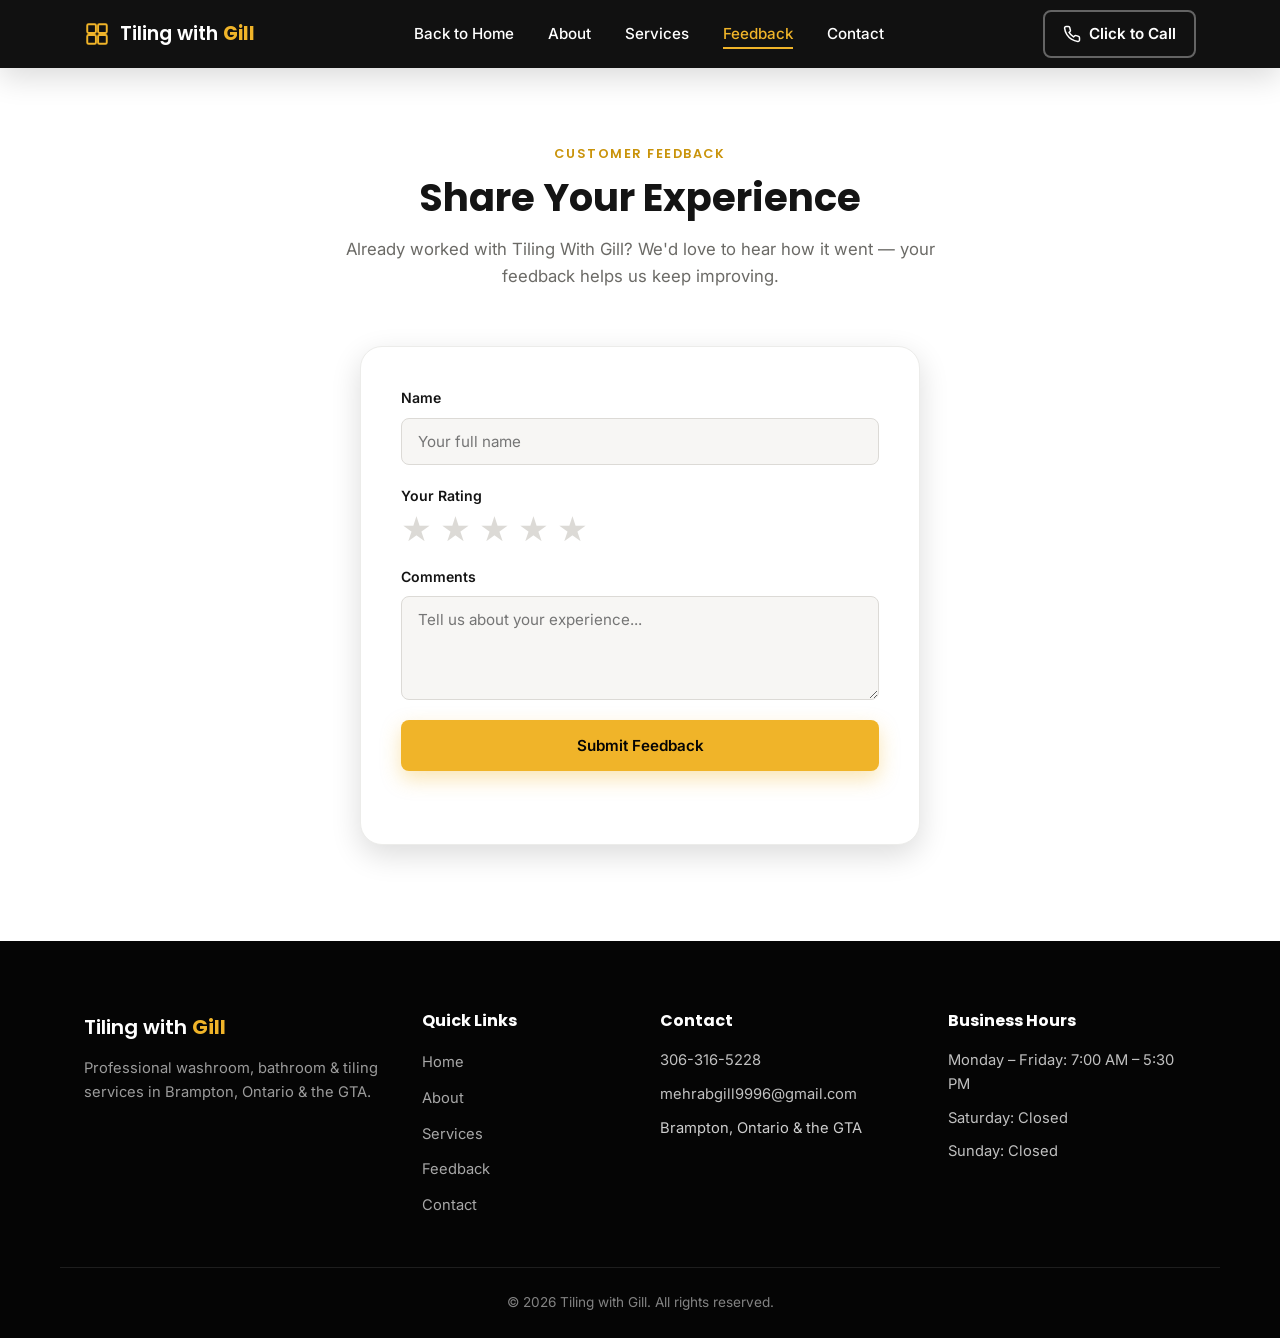
==== feedback.html @ 06d5fbbf "added feedback tab and thankyou message" ====
<!DOCTYPE html>
<html lang="en">
<head>
  <meta charset="UTF-8" />
  <meta name="viewport" content="width=device-width, initial-scale=1.0" />

  <!-- ===== Primary SEO ===== -->
  <title>Leave Feedback | Tiling With Gill</title>
  <meta name="description" content="Share your experience with Tiling With Gill. Leave a star rating and comments about your washroom, bathroom, or tiling project in Brampton, Ontario." />
  <meta name="keywords" content="Tiling With Gill reviews, tiling feedback Brampton, customer reviews tiling contractor, Mehrab Singh Gill feedback" />
  <meta name="robots" content="index, follow" />
  <meta name="author" content="Mehrab Singh Gill" />
  <!-- TODO: replace with the real production domain once live -->
  <link rel="canonical" href="https://www.tilingwithgill.com/feedback.html" />

  <!-- ===== Favicon ===== -->
  <link rel="icon" type="image/svg+xml" href="favicon.svg" />
  <!-- TODO: generate favicon.ico, favicon-16x16.png, favicon-32x32.png and apple-touch-icon.png from favicon.svg
       (e.g. via https://realfavicongenerator.net) and uncomment the lines below once added -->
  <!-- <link rel="icon" type="image/png" sizes="32x32" href="favicon-32x32.png" /> -->
  <!-- <link rel="icon" type="image/png" sizes="16x16" href="favicon-16x16.png" /> -->
  <!-- <link rel="apple-touch-icon" sizes="180x180" href="apple-touch-icon.png" /> -->
  <!-- <link rel="shortcut icon" href="favicon.ico" /> -->

  <!-- ===== Open Graph / Facebook & LinkedIn ===== -->
  <meta property="og:type" content="website" />
  <meta property="og:site_name" content="Tiling With Gill" />
  <meta property="og:title" content="Leave Feedback | Tiling With Gill" />
  <meta property="og:description" content="Share your experience with Tiling With Gill. Leave a star rating and comments about your washroom, bathroom, or tiling project in Brampton, Ontario." />
  <!-- TODO: replace with the real production domain and a dedicated 1200x630 share image once available -->
  <meta property="og:url" content="https://www.tilingwithgill.com/feedback.html" />
  <meta property="og:image" content="https://www.tilingwithgill.com/images/mehrab-singh-gill.png" />
  <meta property="og:locale" content="en_CA" />

  <!-- ===== Twitter Card ===== -->
  <meta name="twitter:card" content="summary_large_image" />
  <meta name="twitter:title" content="Leave Feedback | Tiling With Gill" />
  <meta name="twitter:description" content="Share your experience with Tiling With Gill. Leave a star rating and comments about your washroom, bathroom, or tiling project in Brampton, Ontario." />
  <!-- TODO: replace with the real production domain and a dedicated share image once available -->
  <meta name="twitter:image" content="https://www.tilingwithgill.com/images/mehrab-singh-gill.png" />

  <!-- ===== Structured Data (LocalBusiness) ===== -->
  <script type="application/ld+json">
  {
    "@context": "https://schema.org",
    "@type": "HomeAndConstructionBusiness",
    "name": "Tiling With Gill",
    "image": "https://www.tilingwithgill.com/images/mehrab-singh-gill.png",
    "telephone": "+1-306-316-5228",
    "email": "mehrabgill9996@gmail.com",
    "address": {
      "@type": "PostalAddress",
      "addressLocality": "Brampton",
      "addressRegion": "ON",
      "addressCountry": "CA"
    },
    "geo": {
      "@type": "GeoCoordinates",
      "latitude": 43.7315,
      "longitude": -79.7624
    },
    "areaServed": "Brampton, Ontario and Greater Toronto Area",
    "priceRange": "$$",
    "openingHoursSpecification": [
      {
        "@type": "OpeningHoursSpecification",
        "dayOfWeek": ["Monday", "Tuesday", "Wednesday", "Thursday", "Friday"],
        "opens": "07:00",
        "closes": "17:30"
      }
    ],
    "url": "https://www.tilingwithgill.com/feedback.html",
    "sameAs": []
  }
  </script>
  <!-- TODO: replace the domain/image placeholders above once the real production domain is live,
       and populate "sameAs" with links to social profiles (Facebook, Instagram, etc.) -->

  <!-- Google Fonts -->
  <link rel="preconnect" href="https://fonts.googleapis.com" />
  <link rel="preconnect" href="https://fonts.gstatic.com" crossorigin />
  <link href="https://fonts.googleapis.com/css2?family=Poppins:wght@500;600;700;800&family=Inter:wght@400;500;600;700&display=swap" rel="stylesheet" />

  <link rel="stylesheet" href="style.css"/>
</head>
<body class="feedback-page">

  <!-- ===== Header / Navbar ===== -->
  <header class="site-header scrolled" id="site-header">
    <nav class="navbar container">
      <a href="index.html" class="brand">
        <span class="brand-icon">
          <svg viewBox="0 0 24 24" width="26" height="26" fill="none" stroke="currentColor" stroke-width="1.8">
            <rect x="3" y="3" width="8" height="8" rx="1.2"></rect>
            <rect x="13" y="3" width="8" height="8" rx="1.2"></rect>
            <rect x="3" y="13" width="8" height="8" rx="1.2"></rect>
            <rect x="13" y="13" width="8" height="8" rx="1.2"></rect>
          </svg>
        </span>
        <span class="brand-text">Tiling with <strong>Gill</strong></span>
      </a>

      <button class="nav-toggle" id="nav-toggle" aria-label="Toggle navigation menu" aria-expanded="false">
        <span></span>
        <span></span>
        <span></span>
      </button>

      <ul class="nav-links" id="nav-links">
        <li><a href="index.html" class="nav-link">Back to Home</a></li>
        <li><a href="index.html#about" class="nav-link">About</a></li>
        <li><a href="index.html#services" class="nav-link">Services</a></li>
        <li><a href="feedback.html" class="nav-link active" aria-current="page">Feedback</a></li>
        <li><a href="index.html#contact" class="nav-link">Contact</a></li>
      </ul>

      <a href="tel:3063165228" class="nav-phone" aria-label="Click to call 306-316-5228">
        <svg viewBox="0 0 24 24" width="18" height="18" fill="none" stroke="currentColor" stroke-width="2" aria-hidden="true">
          <path d="M22 16.92v3a2 2 0 0 1-2.18 2 19.79 19.79 0 0 1-8.63-3.07 19.5 19.5 0 0 1-6-6 19.79 19.79 0 0 1-3.07-8.67A2 2 0 0 1 4.11 2h3a2 2 0 0 1 2 1.72c.127.96.361 1.903.7 2.81a2 2 0 0 1-.45 2.11L8.09 9.91a16 16 0 0 0 6 6l1.27-1.27a2 2 0 0 1 2.11-.45c.907.339 1.85.573 2.81.7A2 2 0 0 1 22 16.92z"></path>
        </svg>
        <span>Click to Call</span>
      </a>
    </nav>
  </header>

  <!-- ===== Feedback Section ===== -->
  <!--
    NOTE: This feedback form is front-end only. On submit it just shows an
    inline "Thank you" confirmation message — it does NOT send, email, or
    store the submission anywhere. To actually collect and view feedback,
    connect this form to a backend or a service like Formspree, Google
    Forms, or Web3Forms (the same way the quote form on quote.html works).
  -->
  <section class="feedback" id="feedback">
    <div class="container">
      <div class="section-heading">
        <p class="section-eyebrow">Customer Feedback</p>
        <h1 class="section-title">Share Your Experience</h1>
        <p class="section-subtitle">
          Already worked with Tiling With Gill? We'd love to hear how it went — your feedback
          helps us keep improving.
        </p>
      </div>

      <div class="feedback-card">
        <form id="feedback-form" class="contact-form" novalidate>
          <div class="form-row">
            <label for="feedback-name">Name</label>
            <input type="text" id="feedback-name" name="feedback-name" placeholder="Your full name" required />
          </div>
          <div class="form-row">
            <label id="star-rating-label">Your Rating</label>
            <div class="star-rating" id="star-rating" role="radiogroup" aria-labelledby="star-rating-label">
              <button type="button" class="star" data-value="1" aria-label="1 star">★</button>
              <button type="button" class="star" data-value="2" aria-label="2 stars">★</button>
              <button type="button" class="star" data-value="3" aria-label="3 stars">★</button>
              <button type="button" class="star" data-value="4" aria-label="4 stars">★</button>
              <button type="button" class="star" data-value="5" aria-label="5 stars">★</button>
            </div>
            <input type="hidden" id="feedback-rating" name="rating" value="0" />
          </div>
          <div class="form-row">
            <label for="feedback-comments">Comments</label>
            <textarea id="feedback-comments" name="comments" rows="4" placeholder="Tell us about your experience..." required></textarea>
          </div>
          <button type="submit" class="btn btn-primary btn-block">Submit Feedback</button>
          <p class="form-note" id="feedback-note" role="status" aria-live="polite"></p>
        </form>
      </div>
    </div>
  </section>

  <!-- ===== Footer ===== -->
  <footer class="site-footer">
    <div class="container footer-grid">
      <div class="footer-brand">
        <span class="brand-text">Tiling with <strong>Gill</strong></span>
        <p>Professional washroom, bathroom &amp; tiling services in Brampton, Ontario &amp; the GTA.</p>
      </div>

      <div class="footer-links">
        <h4>Quick Links</h4>
        <ul>
          <li><a href="index.html">Home</a></li>
          <li><a href="index.html#about">About</a></li>
          <li><a href="index.html#services">Services</a></li>
          <li><a href="feedback.html">Feedback</a></li>
          <li><a href="index.html#contact">Contact</a></li>
        </ul>
      </div>

      <div class="footer-contact">
        <h4>Contact</h4>
        <p><a href="tel:3063165228">306-316-5228</a></p>
        <p><a href="mailto:mehrabgill9996@gmail.com">mehrabgill9996@gmail.com</a></p>
        <p>Brampton, Ontario &amp; the GTA</p>
      </div>

      <div class="footer-hours">
        <h4>Business Hours</h4>
        <p>Monday – Friday: 7:00 AM – 5:30 PM</p>
        <p>Saturday: Closed</p>
        <p>Sunday: Closed</p>
      </div>
    </div>

    <div class="footer-bottom container">
      <p>&copy; <span id="year"></span> Tiling with Gill. All rights reserved.</p>
    </div>
  </footer>

  <a href="#feedback" class="back-to-top" id="back-to-top" aria-label="Back to top">
    <svg viewBox="0 0 24 24" width="20" height="20" fill="none" stroke="currentColor" stroke-width="2.2">
      <path d="M12 19V5M5 12l7-7 7 7"></path>
    </svg>
  </a>

  <script src="script.js"></script>
</body>
</html>
---- style.css ----
/* =========================================================
   Tiling with Gill — Stylesheet
   ========================================================= */

/* ----- Reset & Base ----- */
* {
  margin: 0;
  padding: 0;
  box-sizing: border-box;
}

:root {
  /* Colors */
  --navy: #141414;
  --navy-dark: #050505;
  --navy-light: #4a3208;
  --terracotta: #f0b429;
  --terracotta-dark: #c9930a;
  --gray-50: #f7f6f4;
  --gray-100: #ececea;
  --gray-200: #dcdad6;
  --gray-400: #a3a29e;
  --gray-600: #6b6a66;
  --gray-800: #3a3936;
  --white: #ffffff;

  /* Typography */
  --font-heading: 'Poppins', 'Inter', sans-serif;
  --font-body: 'Inter', sans-serif;

  /* Layout */
  --container-width: 1160px;
  --radius-sm: 8px;
  --radius-md: 14px;
  --radius-lg: 22px;
  --shadow-sm: 0 2px 10px rgba(0, 0, 0, 0.08);
  --shadow-md: 0 10px 30px rgba(0, 0, 0, 0.14);
  --shadow-lg: 0 20px 45px rgba(0, 0, 0, 0.22);
  --transition: 0.25s ease;
}

html {
  scroll-behavior: smooth;
}

body {
  font-family: var(--font-body);
  color: var(--gray-800);
  background: var(--white);
  line-height: 1.6;
  -webkit-font-smoothing: antialiased;
}

h1, h2, h3, h4 {
  font-family: var(--font-heading);
  color: var(--navy);
  line-height: 1.25;
}

a {
  text-decoration: none;
  color: inherit;
}

ul {
  list-style: none;
}

img {
  max-width: 100%;
  display: block;
}

button {
  font-family: inherit;
  cursor: pointer;
}

.container {
  width: 100%;
  max-width: var(--container-width);
  margin: 0 auto;
  padding: 0 24px;
}

section {
  padding: 96px 0;
}

/* ----- Shared: Section Headings ----- */
.section-eyebrow {
  display: inline-block;
  font-family: var(--font-heading);
  font-size: 0.8rem;
  font-weight: 600;
  letter-spacing: 0.12em;
  text-transform: uppercase;
  color: var(--terracotta-dark);
  margin-bottom: 10px;
}

.section-title {
  font-size: clamp(1.7rem, 3.2vw, 2.4rem);
  font-weight: 700;
  margin-bottom: 14px;
}

.section-subtitle {
  color: var(--gray-600);
  font-size: 1.05rem;
  max-width: 620px;
  margin-left: auto;
  margin-right: auto;
}

.section-heading {
  text-align: center;
  max-width: 700px;
  margin: 0 auto 56px;
}

.section-heading-light .section-title,
.section-heading-light .section-subtitle {
  color: var(--white);
}

.section-heading-light .section-eyebrow {
  color: var(--terracotta);
}

/* ----- Buttons ----- */
.btn {
  display: inline-flex;
  align-items: center;
  justify-content: center;
  gap: 8px;
  padding: 14px 28px;
  border-radius: var(--radius-sm);
  font-weight: 600;
  font-size: 0.95rem;
  border: 2px solid transparent;
  transition: transform var(--transition), box-shadow var(--transition), background var(--transition), color var(--transition), border-color var(--transition);
  white-space: nowrap;
}

.btn-primary {
  background: var(--terracotta);
  color: var(--navy-dark);
  box-shadow: 0 8px 20px rgba(240, 180, 41, 0.35);
}

.btn-primary:hover {
  background: var(--terracotta-dark);
  transform: translateY(-2px);
  box-shadow: 0 12px 26px rgba(240, 180, 41, 0.45);
}

.btn-ghost {
  background: transparent;
  border-color: rgba(255, 255, 255, 0.55);
  color: var(--white);
}

.btn-ghost:hover {
  background: rgba(255, 255, 255, 0.12);
  border-color: var(--white);
  transform: translateY(-2px);
}

.btn-block {
  width: 100%;
}

/* ----- Header / Navbar ----- */
.site-header {
  position: fixed;
  top: 0;
  left: 0;
  right: 0;
  z-index: 1000;
  background: rgba(5, 5, 5, 0.0);
  transition: background var(--transition), box-shadow var(--transition), padding var(--transition);
  padding: 18px 0;
}

.site-header.scrolled {
  background: rgba(10, 10, 10, 0.97);
  box-shadow: var(--shadow-md);
  padding: 10px 0;
}

/* Pages without a dark hero behind the fixed header (e.g. the quote,
   thank-you, and feedback pages) need an always-on solid background for
   contrast against the light body. */
.quote-page .site-header,
.thankyou-page .site-header,
.feedback-page .site-header {
  background: rgba(10, 10, 10, 0.97);
  box-shadow: var(--shadow-md);
  padding: 10px 0;
}

/* Standalone feedback page needs the same fixed-header offset/min-height
   treatment as the quote page since it's no longer embedded mid-scroll. */
.feedback-page .feedback {
  padding-top: 140px;
  min-height: calc(100vh - 280px);
}

.navbar {
  display: flex;
  align-items: center;
  justify-content: space-between;
  gap: 20px;
}

.brand {
  display: flex;
  align-items: center;
  gap: 10px;
  color: var(--white);
  font-family: var(--font-heading);
  font-size: 1.2rem;
  font-weight: 600;
  flex-shrink: 0;
}

.brand-icon {
  display: flex;
  align-items: center;
  color: var(--terracotta);
}

.brand-text strong {
  font-weight: 700;
  color: var(--terracotta);
}

.nav-links {
  display: flex;
  align-items: center;
  gap: 34px;
  margin: 0 auto;
}

.nav-link {
  color: var(--white);
  font-size: 0.95rem;
  font-weight: 500;
  position: relative;
  padding: 6px 0;
  transition: color var(--transition);
}

.nav-link::after {
  content: '';
  position: absolute;
  left: 0;
  bottom: 0;
  width: 0;
  height: 2px;
  background: var(--terracotta);
  transition: width var(--transition);
}

.nav-link:hover,
.nav-link.active {
  color: var(--terracotta);
}

.nav-link:hover::after,
.nav-link.active::after {
  width: 100%;
}

.nav-phone {
  display: flex;
  align-items: center;
  gap: 8px;
  color: var(--white);
  font-weight: 600;
  font-size: 0.95rem;
  padding: 10px 18px;
  border: 2px solid rgba(255, 255, 255, 0.35);
  border-radius: var(--radius-sm);
  transition: all var(--transition);
  flex-shrink: 0;
}

.nav-phone:hover {
  background: var(--terracotta);
  border-color: var(--terracotta);
  color: var(--navy-dark);
  transform: translateY(-1px);
}

.nav-toggle {
  display: none;
  flex-direction: column;
  justify-content: center;
  gap: 5px;
  width: 40px;
  height: 40px;
  background: transparent;
  border: none;
  z-index: 1100;
}

.nav-toggle span {
  display: block;
  width: 100%;
  height: 2px;
  background: var(--white);
  border-radius: 2px;
  transition: transform var(--transition), opacity var(--transition);
}

.nav-toggle.active span:nth-child(1) {
  transform: translateY(7px) rotate(45deg);
}

.nav-toggle.active span:nth-child(2) {
  opacity: 0;
}

.nav-toggle.active span:nth-child(3) {
  transform: translateY(-7px) rotate(-45deg);
}

/* ----- Hero ----- */
.hero {
  position: relative;
  min-height: 100vh;
  display: flex;
  align-items: center;
  padding-top: 120px;
  padding-bottom: 80px;
  background:
    repeating-linear-gradient(45deg, rgba(255, 255, 255, 0.035) 0, rgba(255, 255, 255, 0.035) 2px, transparent 2px, transparent 42px),
    repeating-linear-gradient(-45deg, rgba(255, 255, 255, 0.035) 0, rgba(255, 255, 255, 0.035) 2px, transparent 2px, transparent 42px),
    linear-gradient(135deg, var(--navy-dark) 0%, var(--navy) 55%, var(--navy-light) 100%);
  overflow: hidden;
}

.hero-overlay {
  position: absolute;
  inset: 0;
  background: radial-gradient(circle at 80% 20%, rgba(240, 180, 41, 0.28), transparent 55%);
  pointer-events: none;
}

.hero-content {
  position: relative;
  z-index: 2;
  max-width: 760px;
}

.hero-eyebrow {
  color: var(--terracotta);
  font-family: var(--font-heading);
  font-weight: 600;
  letter-spacing: 0.12em;
  text-transform: uppercase;
  font-size: 0.85rem;
  margin-bottom: 18px;
}

.hero-title {
  color: var(--white);
  font-size: clamp(2.1rem, 5vw, 3.4rem);
  font-weight: 800;
  margin-bottom: 20px;
}

.hero-subtitle {
  color: rgba(255, 255, 255, 0.82);
  font-size: 1.15rem;
  max-width: 560px;
  margin-bottom: 34px;
}

.hero-actions {
  display: flex;
  flex-wrap: wrap;
  gap: 16px;
  margin-bottom: 60px;
}

.hero-stats {
  display: flex;
  gap: 40px;
  flex-wrap: wrap;
  border-top: 1px solid rgba(255, 255, 255, 0.18);
  padding-top: 30px;
}

.hero-stat {
  display: flex;
  flex-direction: column;
  gap: 4px;
}

.hero-stat-num {
  color: var(--white);
  font-family: var(--font-heading);
  font-weight: 700;
  font-size: 1.4rem;
}

.hero-stat-label {
  color: rgba(255, 255, 255, 0.7);
  font-size: 0.85rem;
}

/* ----- About ----- */
.about-grid {
  display: grid;
  grid-template-columns: 0.85fr 1.15fr;
  gap: 70px;
  align-items: center;
}

.about-visual {
  position: relative;
}

.about-image-placeholder {
  aspect-ratio: 4 / 5;
  border-radius: var(--radius-lg);
  background:
    repeating-linear-gradient(45deg, rgba(10, 10, 10, 0.06) 0, rgba(10, 10, 10, 0.06) 2px, transparent 2px, transparent 30px),
    repeating-linear-gradient(-45deg, rgba(10, 10, 10, 0.06) 0, rgba(10, 10, 10, 0.06) 2px, transparent 2px, transparent 30px),
    linear-gradient(160deg, var(--gray-100), var(--gray-50));
  border: 2px dashed var(--gray-200);
  display: flex;
  flex-direction: column;
  align-items: center;
  justify-content: center;
  gap: 16px;
  color: var(--navy-light);
  text-align: center;
  padding: 30px;
  font-family: var(--font-heading);
  font-weight: 600;
}

.about-image {
  aspect-ratio: 4 / 5;
  border-radius: var(--radius-lg);
  overflow: hidden;
  box-shadow: var(--shadow-lg);
  border: 1px solid var(--gray-100);
}

.about-image img {
  width: 100%;
  height: 100%;
  object-fit: cover;
  object-position: top center;
}

.about-badge {
  position: absolute;
  bottom: -22px;
  right: -18px;
  background: var(--terracotta);
  color: var(--navy-dark);
  padding: 16px 22px;
  border-radius: var(--radius-md);
  box-shadow: var(--shadow-lg);
  display: flex;
  flex-direction: column;
  line-height: 1.3;
}

.about-badge strong {
  font-family: var(--font-heading);
  font-size: 1.1rem;
}

.about-badge span {
  font-size: 0.8rem;
  opacity: 0.9;
}

.about-text p {
  color: var(--gray-600);
  margin-bottom: 16px;
}

.about-points {
  margin-top: 22px;
  display: flex;
  flex-direction: column;
  gap: 12px;
}

.about-points li {
  display: flex;
  align-items: center;
  gap: 10px;
  font-weight: 500;
  color: var(--navy);
}

.check {
  display: inline-flex;
  align-items: center;
  justify-content: center;
  width: 22px;
  height: 22px;
  border-radius: 50%;
  background: rgba(240, 180, 41, 0.18);
  color: var(--terracotta-dark);
  font-size: 0.8rem;
  flex-shrink: 0;
}

/* ----- Services ----- */
.services {
  background: var(--gray-50);
}

.services-grid {
  display: grid;
  grid-template-columns: repeat(4, 1fr);
  gap: 26px;
}

.service-card {
  background: var(--white);
  border-radius: var(--radius-md);
  padding: 34px 28px;
  box-shadow: var(--shadow-sm);
  border: 1px solid var(--gray-100);
  transition: transform var(--transition), box-shadow var(--transition), border-color var(--transition);
  position: relative;
}

.service-card:hover {
  transform: translateY(-6px);
  box-shadow: var(--shadow-md);
  border-color: transparent;
}

.service-card h3 {
  font-size: 1.15rem;
  margin-bottom: 10px;
}

.service-card p {
  color: var(--gray-600);
  font-size: 0.95rem;
}

.service-icon {
  width: 58px;
  height: 58px;
  border-radius: 14px;
  background: rgba(240, 180, 41, 0.12);
  color: var(--navy);
  display: flex;
  align-items: center;
  justify-content: center;
  margin-bottom: 20px;
  transition: background var(--transition), color var(--transition);
}

.service-card:hover .service-icon {
  background: var(--navy);
  color: var(--terracotta);
}

.service-card-featured {
  background: var(--navy);
  border-color: var(--navy);
}

.service-card-featured h3,
.service-card-featured p {
  color: var(--white);
}

.service-card-featured p {
  color: rgba(255, 255, 255, 0.78);
}

.service-card-featured .service-icon {
  background: var(--terracotta);
  color: var(--navy-dark);
}

.service-card-featured:hover {
  transform: translateY(-6px);
}

.service-tag {
  position: absolute;
  top: 24px;
  right: 24px;
  background: var(--terracotta);
  color: var(--navy-dark);
  font-size: 0.7rem;
  font-weight: 700;
  letter-spacing: 0.05em;
  text-transform: uppercase;
  padding: 5px 10px;
  border-radius: 20px;
}

/* ----- Why Choose Us ----- */
.why-us {
  background: linear-gradient(160deg, var(--navy-dark) 0%, var(--navy) 60%, var(--navy-light) 130%);
  position: relative;
}

.why-us-grid {
  display: grid;
  grid-template-columns: repeat(4, 1fr);
  gap: 24px;
}

.why-card {
  background: rgba(255, 255, 255, 0.06);
  border: 1px solid rgba(255, 255, 255, 0.1);
  border-radius: var(--radius-md);
  padding: 30px 24px;
  transition: transform var(--transition), background var(--transition);
}

.why-card:hover {
  transform: translateY(-6px);
  background: rgba(255, 255, 255, 0.1);
}

.why-icon {
  width: 50px;
  height: 50px;
  border-radius: 12px;
  background: var(--terracotta);
  color: var(--navy-dark);
  display: flex;
  align-items: center;
  justify-content: center;
  margin-bottom: 18px;
}

.why-card h3 {
  color: var(--white);
  font-size: 1.05rem;
  margin-bottom: 8px;
}

.why-card p {
  color: rgba(255, 255, 255, 0.72);
  font-size: 0.92rem;
}

/* ----- Gallery ----- */
.gallery-grid {
  display: grid;
  grid-template-columns: repeat(3, 1fr);
  gap: 22px;
}

.gallery-item {
  aspect-ratio: 4 / 3;
  border-radius: var(--radius-md);
  background:
    repeating-linear-gradient(45deg, rgba(10, 10, 10, 0.07) 0, rgba(10, 10, 10, 0.07) 2px, transparent 2px, transparent 26px),
    repeating-linear-gradient(-45deg, rgba(10, 10, 10, 0.07) 0, rgba(10, 10, 10, 0.07) 2px, transparent 2px, transparent 26px),
    linear-gradient(160deg, var(--gray-100), var(--gray-50));
  border: 2px dashed var(--gray-200);
  display: flex;
  align-items: center;
  justify-content: center;
  position: relative;
  overflow: hidden;
  transition: transform var(--transition), box-shadow var(--transition);
}

.gallery-item:hover {
  transform: translateY(-5px);
  box-shadow: var(--shadow-md);
}

.gallery-label {
  font-family: var(--font-heading);
  font-weight: 600;
  color: var(--navy-light);
  background: rgba(255, 255, 255, 0.85);
  padding: 8px 20px;
  border-radius: 30px;
  font-size: 0.9rem;
  letter-spacing: 0.04em;
}

/* ----- Contact ----- */
.contact {
  background: var(--gray-50);
}

.contact-grid {
  display: grid;
  grid-template-columns: 0.9fr 1.1fr;
  gap: 60px;
  align-items: start;
}

.contact-compact {
  max-width: 640px;
}

.contact-cta {
  margin-top: 32px;
}

/* ----- Feedback ----- */
.feedback {
  background: var(--white);
}

.feedback-card {
  max-width: 560px;
  margin: 0 auto;
  background: var(--white);
  border-radius: var(--radius-lg);
  padding: 40px;
  box-shadow: var(--shadow-md);
  border: 1px solid var(--gray-100);
}

.star-rating {
  display: flex;
  gap: 8px;
}

.star {
  background: none;
  border: none;
  padding: 0;
  font-size: 1.9rem;
  line-height: 1;
  color: var(--gray-200);
  cursor: pointer;
  transition: color var(--transition), transform var(--transition);
}

.star:hover,
.star:focus-visible {
  transform: scale(1.12);
}

.star:hover,
.star.active {
  color: var(--terracotta);
}

/* ----- Quote page ----- */
.quote {
  background: var(--gray-50);
  padding-top: 140px;
  min-height: calc(100vh - 280px);
}

.quote-layout {
  display: grid;
  grid-template-columns: 0.9fr 1.1fr;
  gap: 60px;
  align-items: start;
}

.quote-intro .section-title {
  margin-bottom: 16px;
}

.map-embed {
  margin-top: 50px;
  border-radius: var(--radius-lg);
  overflow: hidden;
  box-shadow: var(--shadow-md);
}

.map-embed iframe {
  display: block;
  width: 100%;
  max-width: 100%;
}

/* ----- Thank You page ----- */
.thankyou {
  min-height: calc(100vh - 260px);
  display: flex;
  align-items: center;
  justify-content: center;
  padding-top: 140px;
  padding-bottom: 90px;
  background: var(--gray-50);
  text-align: center;
}

.thankyou-card {
  max-width: 560px;
  margin: 0 auto;
  display: flex;
  flex-direction: column;
  align-items: center;
}

.thankyou-icon {
  width: 84px;
  height: 84px;
  border-radius: 50%;
  background: var(--navy);
  color: var(--terracotta);
  display: flex;
  align-items: center;
  justify-content: center;
  margin-bottom: 28px;
  box-shadow: var(--shadow-md);
}

.thankyou-title {
  font-family: var(--font-heading);
  font-size: clamp(2rem, 4.2vw, 2.9rem);
  font-weight: 800;
  color: var(--navy);
  margin-bottom: 16px;
}

.thankyou-message {
  color: var(--terracotta-dark);
  font-size: 1.15rem;
  font-weight: 600;
  max-width: 460px;
  margin-bottom: 34px;
}

.thankyou-contact {
  display: flex;
  flex-wrap: wrap;
  justify-content: center;
  gap: 16px 32px;
  margin-bottom: 36px;
}

.thankyou-contact a {
  display: inline-flex;
  align-items: center;
  gap: 8px;
  font-weight: 600;
  color: var(--navy);
  transition: color var(--transition);
}

.thankyou-contact a:hover {
  color: var(--terracotta-dark);
}

.contact-lead {
  color: var(--gray-600);
  margin-bottom: 30px;
  max-width: 480px;
}

.contact-details {
  display: flex;
  flex-direction: column;
  gap: 22px;
}

.contact-details li {
  display: flex;
  align-items: center;
  gap: 16px;
}

.contact-icon {
  width: 46px;
  height: 46px;
  border-radius: 50%;
  background: var(--navy);
  color: var(--white);
  display: flex;
  align-items: center;
  justify-content: center;
  flex-shrink: 0;
}

.contact-label {
  display: block;
  font-size: 0.8rem;
  color: var(--gray-600);
  margin-bottom: 2px;
}

.contact-details a {
  font-weight: 600;
  color: var(--navy);
  transition: color var(--transition);
}

.contact-details a:hover {
  color: var(--terracotta-dark);
}

.hours-list {
  display: flex;
  flex-direction: column;
  gap: 2px;
}

.hours-list li {
  display: flex;
  justify-content: space-between;
  gap: 14px;
  font-weight: 600;
  color: var(--navy);
  font-size: 0.95rem;
}

.contact-form-wrap {
  background: var(--white);
  border-radius: var(--radius-lg);
  padding: 40px;
  box-shadow: var(--shadow-md);
}

.form-row {
  margin-bottom: 20px;
  display: flex;
  flex-direction: column;
  gap: 8px;
}

.form-row label {
  font-size: 0.88rem;
  font-weight: 600;
  color: var(--navy);
}

.form-row input,
.form-row textarea {
  font-family: inherit;
  font-size: 0.95rem;
  padding: 13px 16px;
  border: 1.5px solid var(--gray-200);
  border-radius: var(--radius-sm);
  background: var(--gray-50);
  color: var(--gray-800);
  transition: border-color var(--transition), background var(--transition);
  resize: vertical;
}

.form-row input:focus,
.form-row textarea:focus {
  outline: none;
  border-color: var(--terracotta);
  background: var(--white);
}

.form-note {
  margin-top: 16px;
  font-size: 0.9rem;
  font-weight: 600;
  min-height: 1.2em;
  text-align: center;
}

.form-note.success {
  color: #2e7d4f;
}

.form-note.error {
  color: #c1382b;
}

/* ----- Footer ----- */
.site-footer {
  background: var(--navy-dark);
  color: rgba(255, 255, 255, 0.8);
  padding-top: 70px;
}

.footer-grid {
  display: grid;
  grid-template-columns: 1.2fr 0.8fr 1fr 1fr;
  gap: 40px;
  padding-bottom: 50px;
  border-bottom: 1px solid rgba(255, 255, 255, 0.1);
}

.footer-brand .brand-text {
  font-family: var(--font-heading);
  font-size: 1.25rem;
  font-weight: 600;
  color: var(--white);
}

.footer-brand p {
  margin-top: 14px;
  font-size: 0.92rem;
  max-width: 300px;
  color: rgba(255, 255, 255, 0.6);
}

.footer-links h4,
.footer-contact h4,
.footer-hours h4 {
  color: var(--white);
  font-size: 1rem;
  margin-bottom: 18px;
}

.footer-links ul {
  display: flex;
  flex-direction: column;
  gap: 10px;
}

.footer-links a {
  font-size: 0.92rem;
  color: rgba(255, 255, 255, 0.65);
  transition: color var(--transition);
}

.footer-links a:hover {
  color: var(--terracotta);
}

.footer-contact p {
  margin-bottom: 10px;
  font-size: 0.92rem;
}

.footer-contact a {
  color: rgba(255, 255, 255, 0.75);
  transition: color var(--transition);
}

.footer-contact a:hover {
  color: var(--terracotta);
}

.footer-hours p {
  margin-bottom: 10px;
  font-size: 0.92rem;
  color: rgba(255, 255, 255, 0.75);
}

.footer-bottom {
  padding: 24px;
  text-align: center;
  font-size: 0.85rem;
  color: rgba(255, 255, 255, 0.5);
}

/* ----- Back to top ----- */
.back-to-top {
  position: fixed;
  bottom: 26px;
  right: 26px;
  width: 46px;
  height: 46px;
  border-radius: 50%;
  background: var(--terracotta);
  color: var(--navy-dark);
  display: flex;
  align-items: center;
  justify-content: center;
  box-shadow: var(--shadow-md);
  opacity: 0;
  visibility: hidden;
  transform: translateY(10px);
  transition: opacity var(--transition), transform var(--transition), visibility var(--transition), background var(--transition);
  z-index: 900;
}

.back-to-top.visible {
  opacity: 1;
  visibility: visible;
  transform: translateY(0);
}

.back-to-top:hover {
  background: var(--terracotta-dark);
}

/* ----- Scroll-reveal helper ----- */
.reveal {
  opacity: 0;
  transform: translateY(24px);
  transition: opacity 0.6s ease, transform 0.6s ease;
}

.reveal.in-view {
  opacity: 1;
  transform: translateY(0);
}

/* =========================================================
   Responsive
   ========================================================= */

@media (max-width: 992px) {
  section {
    padding: 76px 0;
  }

  .about-grid {
    grid-template-columns: 1fr;
  }

  .about-visual {
    max-width: 420px;
    margin: 0 auto;
  }

  .services-grid {
    grid-template-columns: repeat(2, 1fr);
  }

  .why-us-grid {
    grid-template-columns: repeat(2, 1fr);
  }

  .contact-grid {
    grid-template-columns: 1fr;
    gap: 46px;
  }

  .quote-layout {
    grid-template-columns: 1fr;
    gap: 46px;
  }

  .footer-grid {
    grid-template-columns: 1fr 1fr;
  }

  .footer-brand {
    grid-column: 1 / -1;
  }
}

@media (max-width: 768px) {
  .nav-toggle {
    display: flex;
  }

  .nav-links {
    position: fixed;
    top: 0;
    right: 0;
    height: 100vh;
    width: min(78vw, 320px);
    background: var(--navy-dark);
    flex-direction: column;
    align-items: flex-start;
    justify-content: center;
    gap: 28px;
    padding: 40px;
    transform: translateX(100%);
    transition: transform var(--transition);
    box-shadow: -10px 0 30px rgba(0, 0, 0, 0.25);
  }

  .nav-links.open {
    transform: translateX(0);
  }

  .nav-link {
    font-size: 1.1rem;
  }

  .nav-phone span {
    display: none;
  }

  .nav-phone {
    padding: 10px;
  }

  .hero {
    text-align: left;
  }

  .hero-actions {
    flex-direction: column;
    align-items: stretch;
  }

  .hero-stats {
    gap: 26px;
  }

  .services-grid {
    grid-template-columns: 1fr;
  }

  .why-us-grid {
    grid-template-columns: 1fr;
  }

  .gallery-grid {
    grid-template-columns: repeat(2, 1fr);
  }

  .contact-form-wrap,
  .feedback-card {
    padding: 28px;
  }

  .quote {
    padding-top: 120px;
  }

  .thankyou {
    padding-top: 120px;
  }

  .feedback-page .feedback {
    padding-top: 120px;
  }

  .thankyou-contact {
    flex-direction: column;
    gap: 14px;
  }

  .map-embed iframe {
    height: 320px;
  }
}

@media (max-width: 480px) {
  .container {
    padding: 0 18px;
  }

  section {
    padding: 60px 0;
  }

  .hero {
    padding-top: 110px;
  }

  .gallery-grid {
    grid-template-columns: 1fr;
  }

  .about-badge {
    right: 10px;
    bottom: -18px;
    padding: 12px 16px;
  }

  .footer-grid {
    grid-template-columns: 1fr;
  }
}
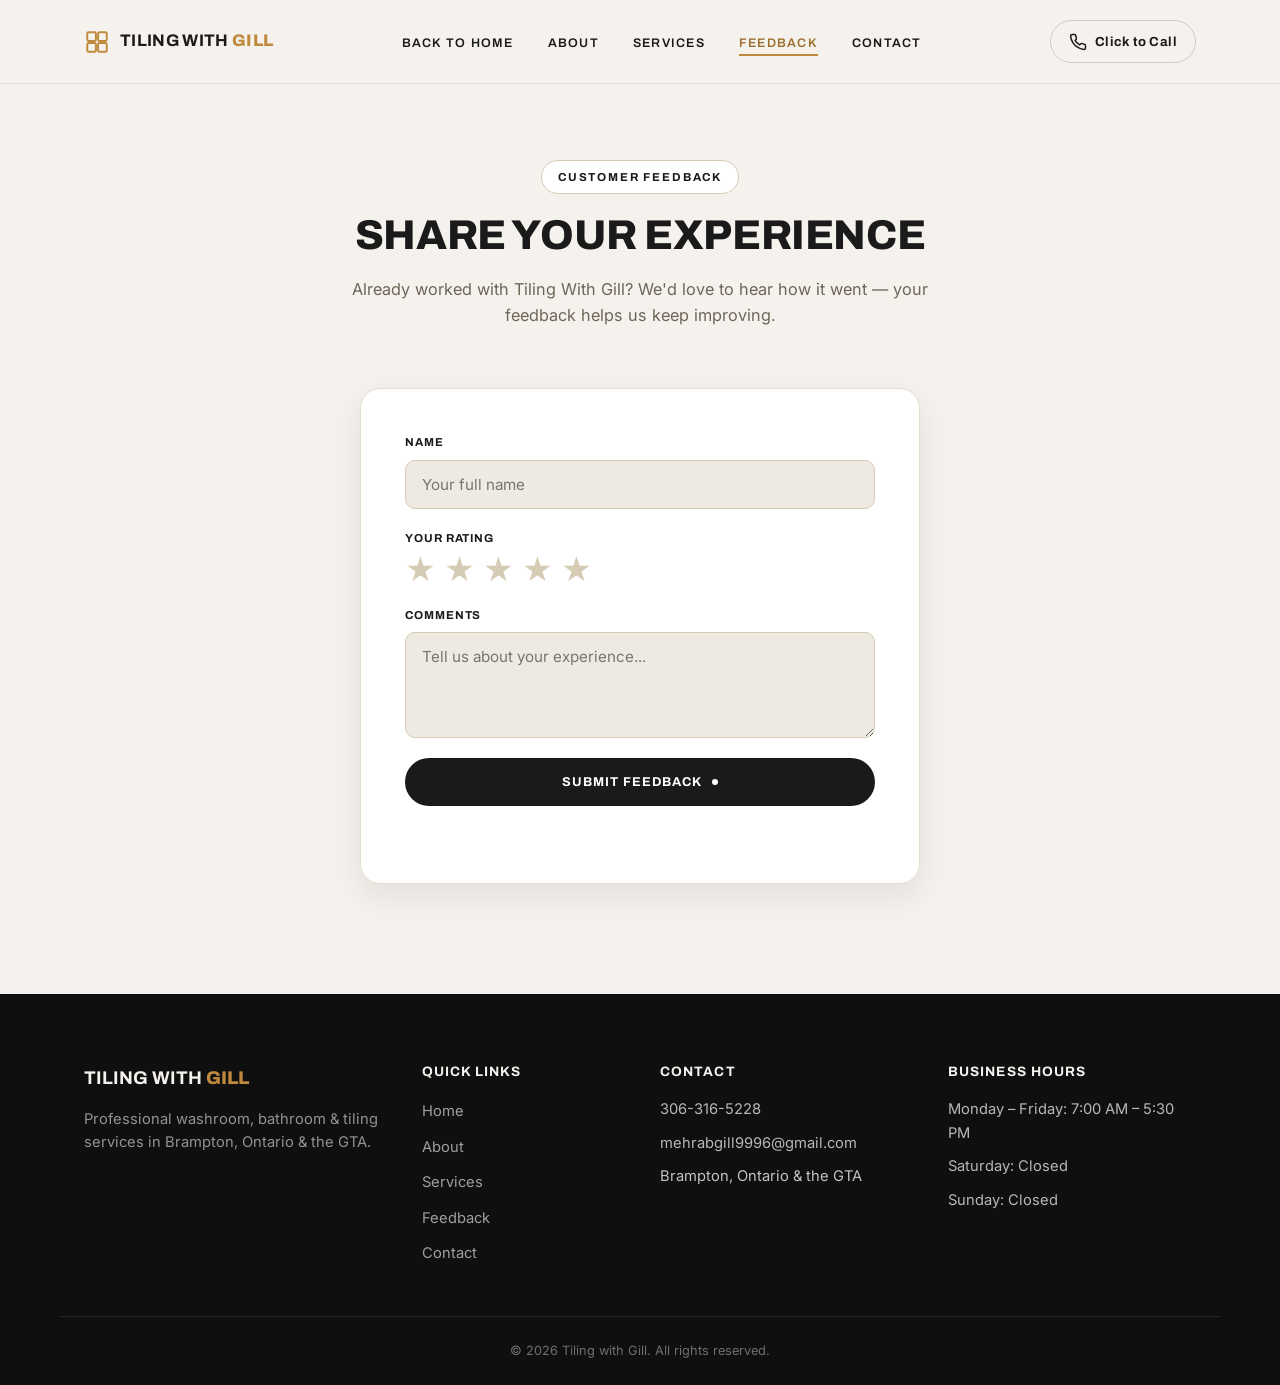
==== commit 87f97dad: "changed theme" ====
--- a/feedback.html
+++ b/feedback.html
@@ -79,7 +79,7 @@
   <!-- Google Fonts -->
   <link rel="preconnect" href="https://fonts.googleapis.com" />
   <link rel="preconnect" href="https://fonts.gstatic.com" crossorigin />
-  <link href="https://fonts.googleapis.com/css2?family=Poppins:wght@500;600;700;800&family=Inter:wght@400;500;600;700&display=swap" rel="stylesheet" />
+  <link href="https://fonts.googleapis.com/css2?family=Archivo:wght@600;700;800;900&family=Inter:wght@400;500;600;700&display=swap" rel="stylesheet" />
 
   <link rel="stylesheet" href="style.css"/>
 </head>
--- a/style.css
+++ b/style.css
@@ -1,5 +1,6 @@
 /* =========================================================
    Tiling with Gill — Stylesheet
+   Editorial / minimal / high-end studio design system
    ========================================================= */
 
 /* ----- Reset & Base ----- */
@@ -11,31 +12,32 @@
 
 :root {
   /* Colors */
-  --navy: #141414;
-  --navy-dark: #050505;
-  --navy-light: #4a3208;
-  --terracotta: #f0b429;
-  --terracotta-dark: #c9930a;
-  --gray-50: #f7f6f4;
-  --gray-100: #ececea;
-  --gray-200: #dcdad6;
-  --gray-400: #a3a29e;
-  --gray-600: #6b6a66;
-  --gray-800: #3a3936;
-  --white: #ffffff;
+  --navy: #1a1a1a;          /* charcoal — primary text, buttons, icon fills */
+  --navy-dark: #0f0f0f;     /* near-black — footer, deepest accents */
+  --navy-light: #2e2a22;    /* warm dark — subtle gradients / placeholders */
+  --terracotta: #c08a3e;    /* warm amber/gold accent — used sparingly */
+  --terracotta-dark: #9c6f2f;
+  --gray-50: #efeae1;       /* deeper cream — alternate section background */
+  --gray-100: #e4ddce;
+  --gray-200: #d6cbb5;
+  --gray-400: #a69a83;
+  --gray-600: #6e6558;      /* muted warm gray — body copy */
+  --gray-800: #33302a;
+  --white: #f5f2ed;         /* warm off-white/cream — base page background */
+  --card: #ffffff;          /* true white — elevated card surfaces */
 
   /* Typography */
-  --font-heading: 'Poppins', 'Inter', sans-serif;
+  --font-heading: 'Archivo', 'Inter', sans-serif;
   --font-body: 'Inter', sans-serif;
 
   /* Layout */
   --container-width: 1160px;
-  --radius-sm: 8px;
-  --radius-md: 14px;
-  --radius-lg: 22px;
-  --shadow-sm: 0 2px 10px rgba(0, 0, 0, 0.08);
-  --shadow-md: 0 10px 30px rgba(0, 0, 0, 0.14);
-  --shadow-lg: 0 20px 45px rgba(0, 0, 0, 0.22);
+  --radius-sm: 10px;
+  --radius-md: 16px;
+  --radius-lg: 20px;
+  --shadow-sm: 0 2px 12px rgba(26, 26, 26, 0.05);
+  --shadow-md: 0 12px 32px rgba(26, 26, 26, 0.08);
+  --shadow-lg: 0 20px 48px rgba(26, 26, 26, 0.1);
   --transition: 0.25s ease;
 }
 
@@ -54,7 +56,9 @@
 h1, h2, h3, h4 {
   font-family: var(--font-heading);
   color: var(--navy);
-  line-height: 1.25;
+  line-height: 1.15;
+  text-transform: uppercase;
+  letter-spacing: -0.01em;
 }
 
 a {
@@ -84,39 +88,47 @@
 }
 
 section {
-  padding: 96px 0;
+  padding: 110px 0;
 }
 
 /* ----- Shared: Section Headings ----- */
 .section-eyebrow {
-  display: inline-block;
-  font-family: var(--font-heading);
-  font-size: 0.8rem;
-  font-weight: 600;
-  letter-spacing: 0.12em;
+  display: inline-flex;
+  align-items: center;
+  font-family: var(--font-heading);
+  font-size: 0.72rem;
+  font-weight: 700;
+  letter-spacing: 0.16em;
   text-transform: uppercase;
-  color: var(--terracotta-dark);
-  margin-bottom: 10px;
+  color: var(--navy);
+  border: 1px solid var(--gray-200);
+  background: var(--card);
+  padding: 7px 16px;
+  border-radius: 999px;
+  margin-bottom: 18px;
 }
 
 .section-title {
-  font-size: clamp(1.7rem, 3.2vw, 2.4rem);
-  font-weight: 700;
-  margin-bottom: 14px;
+  font-size: clamp(1.9rem, 3.4vw, 2.6rem);
+  font-weight: 800;
+  margin-bottom: 16px;
 }
 
 .section-subtitle {
   color: var(--gray-600);
-  font-size: 1.05rem;
-  max-width: 620px;
+  font-size: 1.02rem;
+  font-weight: 400;
+  max-width: 600px;
   margin-left: auto;
   margin-right: auto;
+  text-transform: none;
+  letter-spacing: normal;
 }
 
 .section-heading {
   text-align: center;
   max-width: 700px;
-  margin: 0 auto 56px;
+  margin: 0 auto 60px;
 }
 
 .section-heading-light .section-title,
@@ -125,7 +137,9 @@
 }
 
 .section-heading-light .section-eyebrow {
-  color: var(--terracotta);
+  color: var(--white);
+  background: rgba(255, 255, 255, 0.08);
+  border-color: rgba(255, 255, 255, 0.18);
 }
 
 /* ----- Buttons ----- */
@@ -133,37 +147,50 @@
   display: inline-flex;
   align-items: center;
   justify-content: center;
-  gap: 8px;
-  padding: 14px 28px;
-  border-radius: var(--radius-sm);
-  font-weight: 600;
-  font-size: 0.95rem;
-  border: 2px solid transparent;
+  gap: 10px;
+  padding: 16px 30px;
+  border-radius: 999px;
+  font-family: var(--font-heading);
+  font-weight: 700;
+  font-size: 0.8rem;
+  text-transform: uppercase;
+  letter-spacing: 0.08em;
+  border: 1.5px solid transparent;
   transition: transform var(--transition), box-shadow var(--transition), background var(--transition), color var(--transition), border-color var(--transition);
   white-space: nowrap;
 }
 
+.btn::after {
+  content: '';
+  width: 6px;
+  height: 6px;
+  border-radius: 50%;
+  background: currentColor;
+  flex-shrink: 0;
+}
+
 .btn-primary {
+  background: var(--navy);
+  color: var(--card);
+}
+
+.btn-primary:hover {
   background: var(--terracotta);
   color: var(--navy-dark);
-  box-shadow: 0 8px 20px rgba(240, 180, 41, 0.35);
-}
-
-.btn-primary:hover {
-  background: var(--terracotta-dark);
   transform: translateY(-2px);
-  box-shadow: 0 12px 26px rgba(240, 180, 41, 0.45);
+  box-shadow: var(--shadow-md);
 }
 
 .btn-ghost {
   background: transparent;
-  border-color: rgba(255, 255, 255, 0.55);
-  color: var(--white);
+  border-color: var(--navy);
+  color: var(--navy);
 }
 
 .btn-ghost:hover {
-  background: rgba(255, 255, 255, 0.12);
-  border-color: var(--white);
+  background: var(--navy);
+  border-color: var(--navy);
+  color: var(--card);
   transform: translateY(-2px);
 }
 
@@ -178,33 +205,14 @@
   left: 0;
   right: 0;
   z-index: 1000;
-  background: rgba(5, 5, 5, 0.0);
-  transition: background var(--transition), box-shadow var(--transition), padding var(--transition);
-  padding: 18px 0;
+  background: var(--white);
+  border-bottom: 1px solid rgba(26, 26, 26, 0.08);
+  transition: padding var(--transition);
+  padding: 20px 0;
 }
 
 .site-header.scrolled {
-  background: rgba(10, 10, 10, 0.97);
-  box-shadow: var(--shadow-md);
-  padding: 10px 0;
-}
-
-/* Pages without a dark hero behind the fixed header (e.g. the quote,
-   thank-you, and feedback pages) need an always-on solid background for
-   contrast against the light body. */
-.quote-page .site-header,
-.thankyou-page .site-header,
-.feedback-page .site-header {
-  background: rgba(10, 10, 10, 0.97);
-  box-shadow: var(--shadow-md);
-  padding: 10px 0;
-}
-
-/* Standalone feedback page needs the same fixed-header offset/min-height
-   treatment as the quote page since it's no longer embedded mid-scroll. */
-.feedback-page .feedback {
-  padding-top: 140px;
-  min-height: calc(100vh - 280px);
+  padding: 12px 0;
 }
 
 .navbar {
@@ -218,10 +226,12 @@
   display: flex;
   align-items: center;
   gap: 10px;
-  color: var(--white);
-  font-family: var(--font-heading);
-  font-size: 1.2rem;
-  font-weight: 600;
+  color: var(--navy);
+  font-family: var(--font-heading);
+  font-size: 1.05rem;
+  font-weight: 700;
+  text-transform: uppercase;
+  letter-spacing: 0.02em;
   flex-shrink: 0;
 }
 
@@ -231,8 +241,12 @@
   color: var(--terracotta);
 }
 
+.brand-text {
+  text-transform: uppercase;
+}
+
 .brand-text strong {
-  font-weight: 700;
+  font-weight: 800;
   color: var(--terracotta);
 }
 
@@ -244,9 +258,12 @@
 }
 
 .nav-link {
-  color: var(--white);
-  font-size: 0.95rem;
-  font-weight: 500;
+  color: var(--navy);
+  font-family: var(--font-heading);
+  font-size: 0.78rem;
+  font-weight: 600;
+  text-transform: uppercase;
+  letter-spacing: 0.1em;
   position: relative;
   padding: 6px 0;
   transition: color var(--transition);
@@ -265,7 +282,7 @@
 
 .nav-link:hover,
 .nav-link.active {
-  color: var(--terracotta);
+  color: var(--terracotta-dark);
 }
 
 .nav-link:hover::after,
@@ -277,12 +294,14 @@
   display: flex;
   align-items: center;
   gap: 8px;
-  color: var(--white);
-  font-weight: 600;
-  font-size: 0.95rem;
+  color: var(--navy);
+  font-family: var(--font-heading);
+  font-weight: 700;
+  font-size: 0.82rem;
+  letter-spacing: 0.03em;
   padding: 10px 18px;
-  border: 2px solid rgba(255, 255, 255, 0.35);
-  border-radius: var(--radius-sm);
+  border: 1.5px solid rgba(26, 26, 26, 0.18);
+  border-radius: 999px;
   transition: all var(--transition);
   flex-shrink: 0;
 }
@@ -310,7 +329,7 @@
   display: block;
   width: 100%;
   height: 2px;
-  background: var(--white);
+  background: var(--navy);
   border-radius: 2px;
   transition: transform var(--transition), opacity var(--transition);
 }
@@ -330,86 +349,111 @@
 /* ----- Hero ----- */
 .hero {
   position: relative;
-  min-height: 100vh;
-  display: flex;
-  align-items: center;
-  padding-top: 120px;
-  padding-bottom: 80px;
-  background:
-    repeating-linear-gradient(45deg, rgba(255, 255, 255, 0.035) 0, rgba(255, 255, 255, 0.035) 2px, transparent 2px, transparent 42px),
-    repeating-linear-gradient(-45deg, rgba(255, 255, 255, 0.035) 0, rgba(255, 255, 255, 0.035) 2px, transparent 2px, transparent 42px),
-    linear-gradient(135deg, var(--navy-dark) 0%, var(--navy) 55%, var(--navy-light) 100%);
+  display: flex;
+  align-items: center;
+  padding-top: 160px;
+  padding-bottom: 100px;
+  background: var(--white);
   overflow: hidden;
 }
 
 .hero-overlay {
-  position: absolute;
-  inset: 0;
-  background: radial-gradient(circle at 80% 20%, rgba(240, 180, 41, 0.28), transparent 55%);
-  pointer-events: none;
+  display: none;
 }
 
 .hero-content {
   position: relative;
   z-index: 2;
-  max-width: 760px;
+  max-width: 780px;
 }
 
 .hero-eyebrow {
-  color: var(--terracotta);
-  font-family: var(--font-heading);
-  font-weight: 600;
-  letter-spacing: 0.12em;
+  color: var(--terracotta-dark);
+  font-family: var(--font-heading);
+  font-weight: 700;
+  letter-spacing: 0.16em;
   text-transform: uppercase;
-  font-size: 0.85rem;
-  margin-bottom: 18px;
+  font-size: 0.8rem;
+  margin-bottom: 20px;
 }
 
 .hero-title {
-  color: var(--white);
-  font-size: clamp(2.1rem, 5vw, 3.4rem);
+  color: var(--navy);
+  font-size: clamp(2.4rem, 6vw, 4.6rem);
   font-weight: 800;
-  margin-bottom: 20px;
+  letter-spacing: -0.02em;
+  line-height: 1.05;
+  margin-bottom: 22px;
 }
 
 .hero-subtitle {
-  color: rgba(255, 255, 255, 0.82);
-  font-size: 1.15rem;
-  max-width: 560px;
-  margin-bottom: 34px;
+  color: var(--gray-600);
+  font-size: 1.08rem;
+  font-weight: 400;
+  max-width: 520px;
+  margin-bottom: 36px;
 }
 
 .hero-actions {
   display: flex;
   flex-wrap: wrap;
   gap: 16px;
-  margin-bottom: 60px;
+  margin-bottom: 64px;
 }
 
 .hero-stats {
   display: flex;
-  gap: 40px;
+  gap: 48px;
   flex-wrap: wrap;
-  border-top: 1px solid rgba(255, 255, 255, 0.18);
-  padding-top: 30px;
 }
 
 .hero-stat {
   display: flex;
   flex-direction: column;
-  gap: 4px;
+  gap: 10px;
+  border-top: 1px solid var(--gray-200);
+  padding-top: 18px;
+  min-width: 90px;
 }
 
 .hero-stat-num {
-  color: var(--white);
-  font-family: var(--font-heading);
-  font-weight: 700;
-  font-size: 1.4rem;
+  color: var(--navy);
+  font-family: var(--font-heading);
+  font-weight: 800;
+  font-size: 2rem;
+  letter-spacing: -0.01em;
 }
 
 .hero-stat-label {
-  color: rgba(255, 255, 255, 0.7);
+  color: var(--gray-600);
   font-size: 0.85rem;
+  text-transform: none;
+  letter-spacing: normal;
+}
+
+.hero-image-wrap {
+  margin-top: 70px;
+}
+
+.hero-image-placeholder {
+  aspect-ratio: 21 / 9;
+  border-radius: var(--radius-lg);
+  background:
+    repeating-linear-gradient(45deg, rgba(26, 26, 26, 0.05) 0, rgba(26, 26, 26, 0.05) 2px, transparent 2px, transparent 30px),
+    repeating-linear-gradient(-45deg, rgba(26, 26, 26, 0.05) 0, rgba(26, 26, 26, 0.05) 2px, transparent 2px, transparent 30px),
+    linear-gradient(160deg, var(--gray-100), var(--gray-50));
+  border: 1.5px dashed var(--gray-200);
+  display: flex;
+  align-items: center;
+  justify-content: center;
+  color: var(--gray-600);
+  text-align: center;
+  padding: 30px;
+  font-family: var(--font-heading);
+  font-weight: 600;
+  font-size: 0.85rem;
+  letter-spacing: 0.08em;
+  text-transform: uppercase;
 }
 
 /* ----- About ----- */
@@ -428,10 +472,10 @@
   aspect-ratio: 4 / 5;
   border-radius: var(--radius-lg);
   background:
-    repeating-linear-gradient(45deg, rgba(10, 10, 10, 0.06) 0, rgba(10, 10, 10, 0.06) 2px, transparent 2px, transparent 30px),
-    repeating-linear-gradient(-45deg, rgba(10, 10, 10, 0.06) 0, rgba(10, 10, 10, 0.06) 2px, transparent 2px, transparent 30px),
+    repeating-linear-gradient(45deg, rgba(26, 26, 26, 0.05) 0, rgba(26, 26, 26, 0.05) 2px, transparent 2px, transparent 30px),
+    repeating-linear-gradient(-45deg, rgba(26, 26, 26, 0.05) 0, rgba(26, 26, 26, 0.05) 2px, transparent 2px, transparent 30px),
     linear-gradient(160deg, var(--gray-100), var(--gray-50));
-  border: 2px dashed var(--gray-200);
+  border: 1.5px dashed var(--gray-200);
   display: flex;
   flex-direction: column;
   align-items: center;
@@ -475,7 +519,8 @@
 
 .about-badge strong {
   font-family: var(--font-heading);
-  font-size: 1.1rem;
+  font-size: 1.05rem;
+  text-transform: uppercase;
 }
 
 .about-badge span {
@@ -510,7 +555,7 @@
   width: 22px;
   height: 22px;
   border-radius: 50%;
-  background: rgba(240, 180, 41, 0.18);
+  background: rgba(192, 138, 62, 0.16);
   color: var(--terracotta-dark);
   font-size: 0.8rem;
   flex-shrink: 0;
@@ -528,7 +573,7 @@
 }
 
 .service-card {
-  background: var(--white);
+  background: var(--card);
   border-radius: var(--radius-md);
   padding: 34px 28px;
   box-shadow: var(--shadow-sm);
@@ -544,20 +589,21 @@
 }
 
 .service-card h3 {
-  font-size: 1.15rem;
+  font-size: 1.1rem;
   margin-bottom: 10px;
 }
 
 .service-card p {
   color: var(--gray-600);
   font-size: 0.95rem;
+  text-transform: none;
 }
 
 .service-icon {
-  width: 58px;
-  height: 58px;
+  width: 56px;
+  height: 56px;
   border-radius: 14px;
-  background: rgba(240, 180, 41, 0.12);
+  background: rgba(192, 138, 62, 0.14);
   color: var(--navy);
   display: flex;
   align-items: center;
@@ -578,11 +624,11 @@
 
 .service-card-featured h3,
 .service-card-featured p {
-  color: var(--white);
+  color: var(--card);
 }
 
 .service-card-featured p {
-  color: rgba(255, 255, 255, 0.78);
+  color: rgba(255, 255, 255, 0.7);
 }
 
 .service-card-featured .service-icon {
@@ -600,12 +646,13 @@
   right: 24px;
   background: var(--terracotta);
   color: var(--navy-dark);
-  font-size: 0.7rem;
+  font-family: var(--font-heading);
+  font-size: 0.68rem;
   font-weight: 700;
-  letter-spacing: 0.05em;
+  letter-spacing: 0.06em;
   text-transform: uppercase;
-  padding: 5px 10px;
-  border-radius: 20px;
+  padding: 5px 12px;
+  border-radius: 999px;
 }
 
 /* ----- Why Choose Us ----- */
@@ -621,7 +668,7 @@
 }
 
 .why-card {
-  background: rgba(255, 255, 255, 0.06);
+  background: rgba(255, 255, 255, 0.05);
   border: 1px solid rgba(255, 255, 255, 0.1);
   border-radius: var(--radius-md);
   padding: 30px 24px;
@@ -630,7 +677,7 @@
 
 .why-card:hover {
   transform: translateY(-6px);
-  background: rgba(255, 255, 255, 0.1);
+  background: rgba(255, 255, 255, 0.09);
 }
 
 .why-icon {
@@ -647,34 +694,32 @@
 
 .why-card h3 {
   color: var(--white);
-  font-size: 1.05rem;
+  font-size: 1.02rem;
   margin-bottom: 8px;
 }
 
 .why-card p {
-  color: rgba(255, 255, 255, 0.72);
+  color: rgba(255, 255, 255, 0.65);
   font-size: 0.92rem;
+  text-transform: none;
 }
 
 /* ----- Gallery ----- */
 .gallery-grid {
   display: grid;
-  grid-template-columns: repeat(3, 1fr);
-  gap: 22px;
+  grid-template-columns: repeat(2, 1fr);
+  gap: 24px;
 }
 
 .gallery-item {
+  position: relative;
   aspect-ratio: 4 / 3;
-  border-radius: var(--radius-md);
+  border-radius: var(--radius-lg);
   background:
-    repeating-linear-gradient(45deg, rgba(10, 10, 10, 0.07) 0, rgba(10, 10, 10, 0.07) 2px, transparent 2px, transparent 26px),
-    repeating-linear-gradient(-45deg, rgba(10, 10, 10, 0.07) 0, rgba(10, 10, 10, 0.07) 2px, transparent 2px, transparent 26px),
+    repeating-linear-gradient(45deg, rgba(26, 26, 26, 0.05) 0, rgba(26, 26, 26, 0.05) 2px, transparent 2px, transparent 26px),
+    repeating-linear-gradient(-45deg, rgba(26, 26, 26, 0.05) 0, rgba(26, 26, 26, 0.05) 2px, transparent 2px, transparent 26px),
     linear-gradient(160deg, var(--gray-100), var(--gray-50));
-  border: 2px dashed var(--gray-200);
-  display: flex;
-  align-items: center;
-  justify-content: center;
-  position: relative;
+  border: 1.5px dashed var(--gray-200);
   overflow: hidden;
   transition: transform var(--transition), box-shadow var(--transition);
 }
@@ -684,15 +729,35 @@
   box-shadow: var(--shadow-md);
 }
 
+.gallery-item::after {
+  content: 'View';
+  position: absolute;
+  right: 16px;
+  bottom: 16px;
+  background: var(--navy);
+  color: var(--card);
+  font-family: var(--font-heading);
+  font-size: 0.7rem;
+  font-weight: 700;
+  letter-spacing: 0.06em;
+  text-transform: uppercase;
+  padding: 9px 18px;
+  border-radius: 999px;
+}
+
 .gallery-label {
-  font-family: var(--font-heading);
-  font-weight: 600;
-  color: var(--navy-light);
-  background: rgba(255, 255, 255, 0.85);
-  padding: 8px 20px;
-  border-radius: 30px;
-  font-size: 0.9rem;
-  letter-spacing: 0.04em;
+  position: absolute;
+  left: 16px;
+  bottom: 16px;
+  font-family: var(--font-heading);
+  font-weight: 700;
+  color: var(--navy);
+  background: rgba(255, 255, 255, 0.92);
+  padding: 9px 18px;
+  border-radius: 999px;
+  font-size: 0.72rem;
+  letter-spacing: 0.08em;
+  text-transform: uppercase;
 }
 
 /* ----- Contact ----- */
@@ -723,9 +788,9 @@
 .feedback-card {
   max-width: 560px;
   margin: 0 auto;
-  background: var(--white);
+  background: var(--card);
   border-radius: var(--radius-lg);
-  padding: 40px;
+  padding: 44px;
   box-shadow: var(--shadow-md);
   border: 1px solid var(--gray-100);
 }
@@ -756,10 +821,17 @@
   color: var(--terracotta);
 }
 
+/* Pages without inline sections behind the fixed header (quote, thank-you,
+   feedback) need the same top offset the hero provides on the homepage. */
+.feedback-page .feedback {
+  padding-top: 160px;
+  min-height: calc(100vh - 280px);
+}
+
 /* ----- Quote page ----- */
 .quote {
   background: var(--gray-50);
-  padding-top: 140px;
+  padding-top: 160px;
   min-height: calc(100vh - 280px);
 }
 
@@ -793,8 +865,8 @@
   display: flex;
   align-items: center;
   justify-content: center;
-  padding-top: 140px;
-  padding-bottom: 90px;
+  padding-top: 160px;
+  padding-bottom: 100px;
   background: var(--gray-50);
   text-align: center;
 }
@@ -830,10 +902,11 @@
 
 .thankyou-message {
   color: var(--terracotta-dark);
-  font-size: 1.15rem;
+  font-size: 1.1rem;
   font-weight: 600;
   max-width: 460px;
   margin-bottom: 34px;
+  text-transform: none;
 }
 
 .thankyou-contact {
@@ -880,7 +953,7 @@
   height: 46px;
   border-radius: 50%;
   background: var(--navy);
-  color: var(--white);
+  color: var(--card);
   display: flex;
   align-items: center;
   justify-content: center;
@@ -889,9 +962,13 @@
 
 .contact-label {
   display: block;
-  font-size: 0.8rem;
+  font-family: var(--font-heading);
+  font-size: 0.72rem;
+  font-weight: 700;
+  letter-spacing: 0.08em;
+  text-transform: uppercase;
   color: var(--gray-600);
-  margin-bottom: 2px;
+  margin-bottom: 4px;
 }
 
 .contact-details a {
@@ -916,13 +993,13 @@
   gap: 14px;
   font-weight: 600;
   color: var(--navy);
-  font-size: 0.95rem;
+  font-size: 0.92rem;
 }
 
 .contact-form-wrap {
-  background: var(--white);
+  background: var(--card);
   border-radius: var(--radius-lg);
-  padding: 40px;
+  padding: 44px;
   box-shadow: var(--shadow-md);
 }
 
@@ -934,16 +1011,19 @@
 }
 
 .form-row label {
-  font-size: 0.88rem;
-  font-weight: 600;
+  font-family: var(--font-heading);
+  font-size: 0.72rem;
+  font-weight: 700;
+  letter-spacing: 0.08em;
+  text-transform: uppercase;
   color: var(--navy);
 }
 
 .form-row input,
 .form-row textarea {
-  font-family: inherit;
+  font-family: var(--font-body);
   font-size: 0.95rem;
-  padding: 13px 16px;
+  padding: 14px 16px;
   border: 1.5px solid var(--gray-200);
   border-radius: var(--radius-sm);
   background: var(--gray-50);
@@ -956,7 +1036,7 @@
 .form-row textarea:focus {
   outline: none;
   border-color: var(--terracotta);
-  background: var(--white);
+  background: var(--card);
 }
 
 .form-note {
@@ -978,7 +1058,7 @@
 /* ----- Footer ----- */
 .site-footer {
   background: var(--navy-dark);
-  color: rgba(255, 255, 255, 0.8);
+  color: rgba(255, 255, 255, 0.75);
   padding-top: 70px;
 }
 
@@ -992,8 +1072,8 @@
 
 .footer-brand .brand-text {
   font-family: var(--font-heading);
-  font-size: 1.25rem;
-  font-weight: 600;
+  font-size: 1.15rem;
+  font-weight: 700;
   color: var(--white);
 }
 
@@ -1001,14 +1081,15 @@
   margin-top: 14px;
   font-size: 0.92rem;
   max-width: 300px;
-  color: rgba(255, 255, 255, 0.6);
+  color: rgba(255, 255, 255, 0.55);
 }
 
 .footer-links h4,
 .footer-contact h4,
 .footer-hours h4 {
   color: var(--white);
-  font-size: 1rem;
+  font-size: 0.85rem;
+  letter-spacing: 0.08em;
   margin-bottom: 18px;
 }
 
@@ -1020,7 +1101,7 @@
 
 .footer-links a {
   font-size: 0.92rem;
-  color: rgba(255, 255, 255, 0.65);
+  color: rgba(255, 255, 255, 0.6);
   transition: color var(--transition);
 }
 
@@ -1034,7 +1115,7 @@
 }
 
 .footer-contact a {
-  color: rgba(255, 255, 255, 0.75);
+  color: rgba(255, 255, 255, 0.7);
   transition: color var(--transition);
 }
 
@@ -1045,14 +1126,14 @@
 .footer-hours p {
   margin-bottom: 10px;
   font-size: 0.92rem;
-  color: rgba(255, 255, 255, 0.75);
+  color: rgba(255, 255, 255, 0.7);
 }
 
 .footer-bottom {
   padding: 24px;
   text-align: center;
-  font-size: 0.85rem;
-  color: rgba(255, 255, 255, 0.5);
+  font-size: 0.8rem;
+  color: rgba(255, 255, 255, 0.4);
 }
 
 /* ----- Back to top ----- */
@@ -1063,8 +1144,8 @@
   width: 46px;
   height: 46px;
   border-radius: 50%;
-  background: var(--terracotta);
-  color: var(--navy-dark);
+  background: var(--navy);
+  color: var(--terracotta);
   display: flex;
   align-items: center;
   justify-content: center;
@@ -1083,7 +1164,8 @@
 }
 
 .back-to-top:hover {
-  background: var(--terracotta-dark);
+  background: var(--terracotta);
+  color: var(--navy-dark);
 }
 
 /* ----- Scroll-reveal helper ----- */
@@ -1104,7 +1186,7 @@
 
 @media (max-width: 992px) {
   section {
-    padding: 76px 0;
+    padding: 84px 0;
   }
 
   .about-grid {
@@ -1169,8 +1251,13 @@
     transform: translateX(0);
   }
 
-  .nav-link {
-    font-size: 1.1rem;
+  .nav-links .nav-link {
+    color: var(--card);
+    font-size: 1rem;
+  }
+
+  .nav-links .nav-link::after {
+    background: var(--terracotta);
   }
 
   .nav-phone span {
@@ -1183,6 +1270,7 @@
 
   .hero {
     text-align: left;
+    padding-top: 130px;
   }
 
   .hero-actions {
@@ -1191,7 +1279,11 @@
   }
 
   .hero-stats {
-    gap: 26px;
+    gap: 30px;
+  }
+
+  .hero-image-wrap {
+    margin-top: 50px;
   }
 
   .services-grid {
@@ -1203,7 +1295,7 @@
   }
 
   .gallery-grid {
-    grid-template-columns: repeat(2, 1fr);
+    grid-template-columns: 1fr;
   }
 
   .contact-form-wrap,
@@ -1212,15 +1304,15 @@
   }
 
   .quote {
-    padding-top: 120px;
+    padding-top: 130px;
   }
 
   .thankyou {
-    padding-top: 120px;
+    padding-top: 130px;
   }
 
   .feedback-page .feedback {
-    padding-top: 120px;
+    padding-top: 130px;
   }
 
   .thankyou-contact {
@@ -1239,15 +1331,11 @@
   }
 
   section {
-    padding: 60px 0;
+    padding: 64px 0;
   }
 
   .hero {
-    padding-top: 110px;
-  }
-
-  .gallery-grid {
-    grid-template-columns: 1fr;
+    padding-top: 120px;
   }
 
   .about-badge {
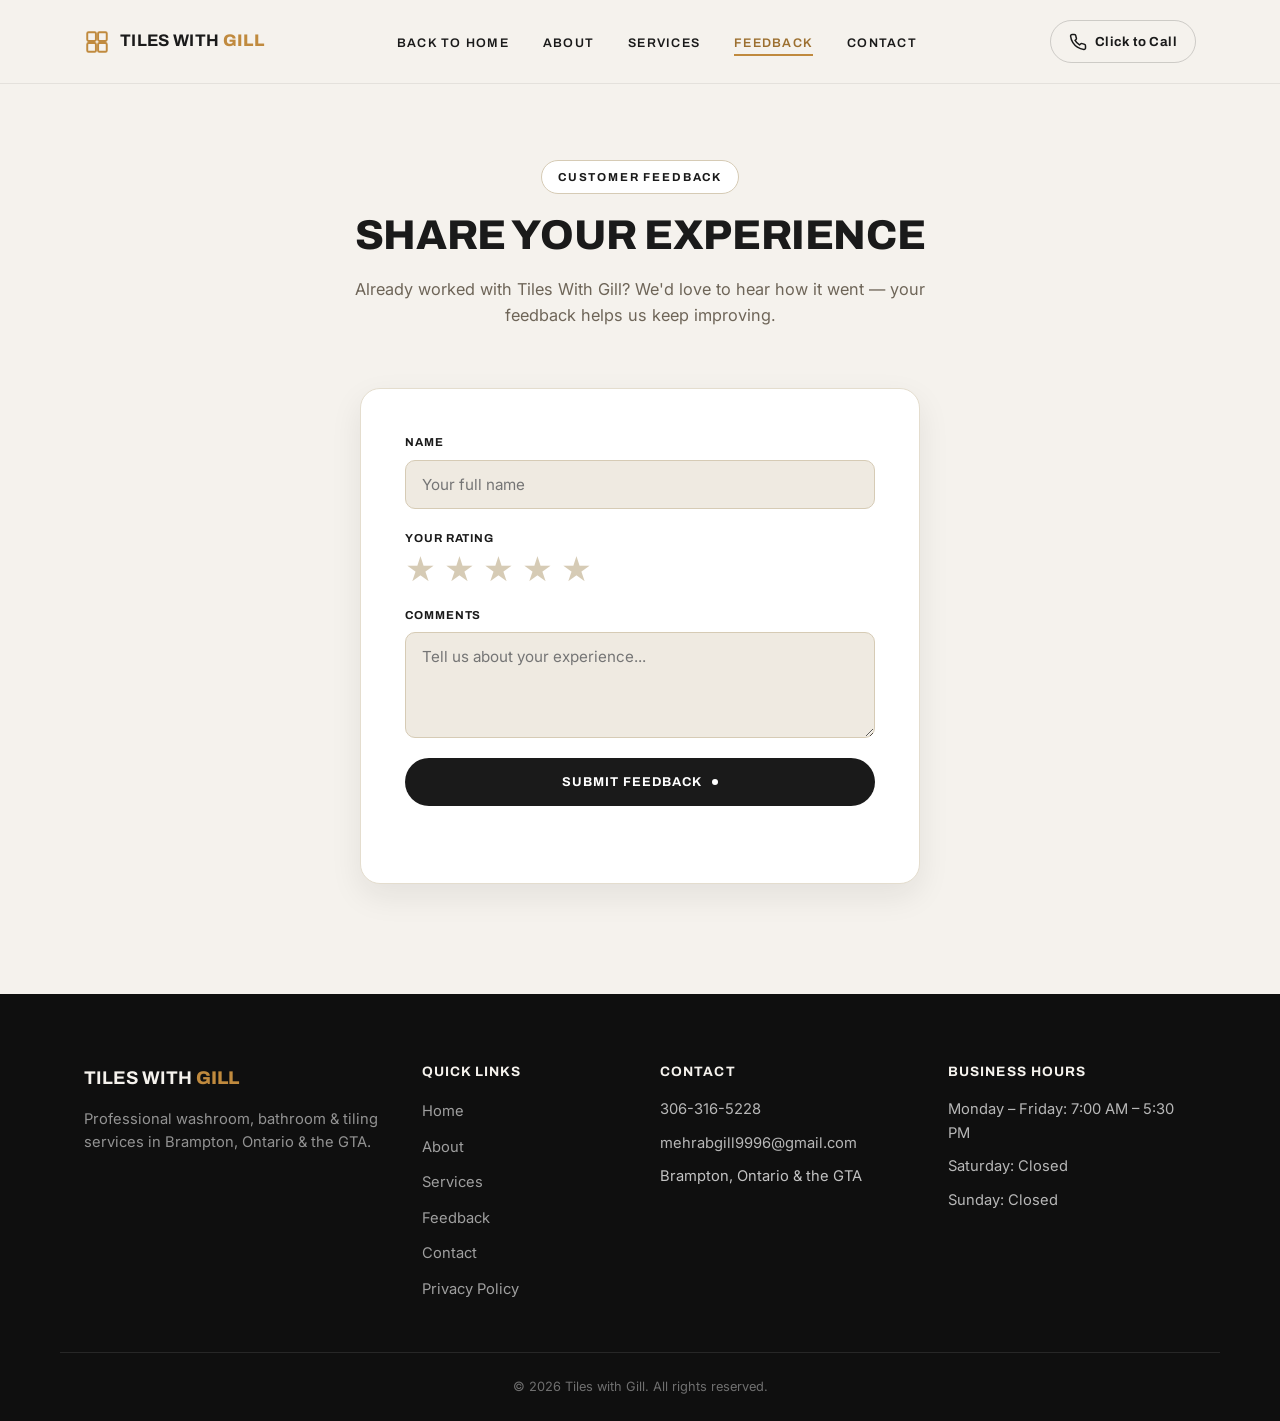
==== commit 7802b5d7: "7 major changes" ====
--- a/feedback.html
+++ b/feedback.html
@@ -5,9 +5,9 @@
   <meta name="viewport" content="width=device-width, initial-scale=1.0" />
 
   <!-- ===== Primary SEO ===== -->
-  <title>Leave Feedback | Tiling With Gill</title>
-  <meta name="description" content="Share your experience with Tiling With Gill. Leave a star rating and comments about your washroom, bathroom, or tiling project in Brampton, Ontario." />
-  <meta name="keywords" content="Tiling With Gill reviews, tiling feedback Brampton, customer reviews tiling contractor, Mehrab Singh Gill feedback" />
+  <title>Leave Feedback | Tiles With Gill</title>
+  <meta name="description" content="Share your experience with Tiles With Gill. Leave a star rating and comments about your washroom, bathroom, or tiling project in Brampton, Ontario." />
+  <meta name="keywords" content="Tiles With Gill reviews, tiling feedback Brampton, customer reviews tiling contractor, Mehrab Singh Gill feedback" />
   <meta name="robots" content="index, follow" />
   <meta name="author" content="Mehrab Singh Gill" />
   <!-- TODO: replace with the real production domain once live -->
@@ -24,27 +24,29 @@
 
   <!-- ===== Open Graph / Facebook & LinkedIn ===== -->
   <meta property="og:type" content="website" />
-  <meta property="og:site_name" content="Tiling With Gill" />
-  <meta property="og:title" content="Leave Feedback | Tiling With Gill" />
-  <meta property="og:description" content="Share your experience with Tiling With Gill. Leave a star rating and comments about your washroom, bathroom, or tiling project in Brampton, Ontario." />
-  <!-- TODO: replace with the real production domain and a dedicated 1200x630 share image once available -->
+  <meta property="og:site_name" content="Tiles With Gill" />
+  <meta property="og:title" content="Leave Feedback | Tiles With Gill" />
+  <meta property="og:description" content="Share your experience with Tiles With Gill. Leave a star rating and comments about your washroom, bathroom, or tiling project in Brampton, Ontario." />
+  <!-- TODO: replace with the real production domain once live -->
   <meta property="og:url" content="https://www.tilingwithgill.com/feedback.html" />
-  <meta property="og:image" content="https://www.tilingwithgill.com/images/mehrab-singh-gill.png" />
+  <meta property="og:image" content="https://www.tilingwithgill.com/og-image.jpg" />
+  <meta property="og:image:width" content="1200" />
+  <meta property="og:image:height" content="630" />
   <meta property="og:locale" content="en_CA" />
 
   <!-- ===== Twitter Card ===== -->
   <meta name="twitter:card" content="summary_large_image" />
-  <meta name="twitter:title" content="Leave Feedback | Tiling With Gill" />
-  <meta name="twitter:description" content="Share your experience with Tiling With Gill. Leave a star rating and comments about your washroom, bathroom, or tiling project in Brampton, Ontario." />
-  <!-- TODO: replace with the real production domain and a dedicated share image once available -->
-  <meta name="twitter:image" content="https://www.tilingwithgill.com/images/mehrab-singh-gill.png" />
+  <meta name="twitter:title" content="Leave Feedback | Tiles With Gill" />
+  <meta name="twitter:description" content="Share your experience with Tiles With Gill. Leave a star rating and comments about your washroom, bathroom, or tiling project in Brampton, Ontario." />
+  <!-- TODO: replace with the real production domain once live -->
+  <meta name="twitter:image" content="https://www.tilingwithgill.com/og-image.jpg" />
 
   <!-- ===== Structured Data (LocalBusiness) ===== -->
   <script type="application/ld+json">
   {
     "@context": "https://schema.org",
     "@type": "HomeAndConstructionBusiness",
-    "name": "Tiling With Gill",
+    "name": "Tiles With Gill",
     "image": "https://www.tilingwithgill.com/images/mehrab-singh-gill.png",
     "telephone": "+1-306-316-5228",
     "email": "mehrabgill9996@gmail.com",
@@ -97,7 +99,7 @@
             <rect x="13" y="13" width="8" height="8" rx="1.2"></rect>
           </svg>
         </span>
-        <span class="brand-text">Tiling with <strong>Gill</strong></span>
+        <span class="brand-text">Tiles with <strong>Gill</strong></span>
       </a>
 
       <button class="nav-toggle" id="nav-toggle" aria-label="Toggle navigation menu" aria-expanded="false">
@@ -137,7 +139,7 @@
         <p class="section-eyebrow">Customer Feedback</p>
         <h1 class="section-title">Share Your Experience</h1>
         <p class="section-subtitle">
-          Already worked with Tiling With Gill? We'd love to hear how it went — your feedback
+          Already worked with Tiles With Gill? We'd love to hear how it went — your feedback
           helps us keep improving.
         </p>
       </div>
@@ -174,7 +176,7 @@
   <footer class="site-footer">
     <div class="container footer-grid">
       <div class="footer-brand">
-        <span class="brand-text">Tiling with <strong>Gill</strong></span>
+        <span class="brand-text">Tiles with <strong>Gill</strong></span>
         <p>Professional washroom, bathroom &amp; tiling services in Brampton, Ontario &amp; the GTA.</p>
       </div>
 
@@ -186,6 +188,7 @@
           <li><a href="index.html#services">Services</a></li>
           <li><a href="feedback.html">Feedback</a></li>
           <li><a href="index.html#contact">Contact</a></li>
+          <li><a href="privacy.html">Privacy Policy</a></li>
         </ul>
       </div>
 
@@ -205,7 +208,7 @@
     </div>
 
     <div class="footer-bottom container">
-      <p>&copy; <span id="year"></span> Tiling with Gill. All rights reserved.</p>
+      <p>&copy; <span id="year"></span> Tiles with Gill. All rights reserved.</p>
     </div>
   </footer>
 
--- a/style.css
+++ b/style.css
@@ -1,5 +1,5 @@
 /* =========================================================
-   Tiling with Gill — Stylesheet
+   Tiles with Gill — Stylesheet
    Editorial / minimal / high-end studio design system
    ========================================================= */
 
@@ -51,6 +51,7 @@
   background: var(--white);
   line-height: 1.6;
   -webkit-font-smoothing: antialiased;
+  overflow-x: hidden;
 }
 
 h1, h2, h3, h4 {
@@ -85,6 +86,7 @@
   max-width: var(--container-width);
   margin: 0 auto;
   padding: 0 24px;
+  min-width: 0;
 }
 
 section {
@@ -350,7 +352,8 @@
 .hero {
   position: relative;
   display: flex;
-  align-items: center;
+  flex-direction: column;
+  align-items: stretch;
   padding-top: 160px;
   padding-bottom: 100px;
   background: var(--white);
@@ -364,6 +367,7 @@
 .hero-content {
   position: relative;
   z-index: 2;
+  width: 100%;
   max-width: 780px;
 }
 
@@ -384,6 +388,7 @@
   letter-spacing: -0.02em;
   line-height: 1.05;
   margin-bottom: 22px;
+  overflow-wrap: anywhere;
 }
 
 .hero-subtitle {
@@ -401,6 +406,10 @@
   margin-bottom: 64px;
 }
 
+.hero-actions .btn {
+  max-width: 100%;
+}
+
 .hero-stats {
   display: flex;
   gap: 48px;
@@ -432,10 +441,13 @@
 }
 
 .hero-image-wrap {
+  width: 100%;
   margin-top: 70px;
 }
 
 .hero-image-placeholder {
+  width: 100%;
+  max-width: 100%;
   aspect-ratio: 21 / 9;
   border-radius: var(--radius-lg);
   background:
@@ -506,7 +518,7 @@
 .about-badge {
   position: absolute;
   bottom: -22px;
-  right: -18px;
+  right: 0;
   background: var(--terracotta);
   color: var(--navy-dark);
   padding: 16px 22px;
@@ -702,6 +714,197 @@
   color: rgba(255, 255, 255, 0.65);
   font-size: 0.92rem;
   text-transform: none;
+}
+
+/* ----- Areas We Serve ----- */
+.areas-served {
+  margin-top: 56px;
+  padding-top: 40px;
+  border-top: 1px solid rgba(255, 255, 255, 0.12);
+  display: flex;
+  flex-wrap: wrap;
+  align-items: center;
+  gap: 20px;
+}
+
+.areas-served-label {
+  font-family: var(--font-heading);
+  font-size: 0.78rem;
+  font-weight: 700;
+  letter-spacing: 0.12em;
+  text-transform: uppercase;
+  color: var(--terracotta);
+  flex-shrink: 0;
+}
+
+.areas-served-list {
+  display: flex;
+  flex-wrap: wrap;
+  gap: 10px;
+}
+
+.areas-served-list li {
+  font-family: var(--font-heading);
+  font-size: 0.75rem;
+  font-weight: 600;
+  letter-spacing: 0.04em;
+  text-transform: uppercase;
+  color: var(--white);
+  background: rgba(255, 255, 255, 0.08);
+  border: 1px solid rgba(255, 255, 255, 0.18);
+  padding: 8px 18px;
+  border-radius: 999px;
+}
+
+/* ----- Credentials & Guarantees ----- */
+.credentials {
+  background: var(--gray-50);
+  padding: 50px 0;
+}
+
+.credentials-row {
+  display: flex;
+  flex-wrap: wrap;
+  align-items: center;
+  justify-content: center;
+  gap: 20px 44px;
+}
+
+.credential-item {
+  display: flex;
+  align-items: center;
+  gap: 12px;
+  font-family: var(--font-heading);
+  font-size: 0.82rem;
+  font-weight: 700;
+  letter-spacing: 0.02em;
+  text-transform: uppercase;
+  color: var(--navy);
+}
+
+.credential-icon {
+  display: flex;
+  align-items: center;
+  justify-content: center;
+  width: 40px;
+  height: 40px;
+  border-radius: 50%;
+  background: rgba(192, 138, 62, 0.14);
+  color: var(--terracotta-dark);
+  flex-shrink: 0;
+}
+
+/* ----- How It Works ----- */
+.how-it-works {
+  background: var(--white);
+}
+
+.steps-grid {
+  display: grid;
+  grid-template-columns: repeat(4, 1fr);
+  gap: 26px;
+}
+
+.step-card {
+  border-top: 1px solid var(--gray-200);
+  padding-top: 24px;
+}
+
+.step-num {
+  display: block;
+  font-family: var(--font-heading);
+  font-size: 2.2rem;
+  font-weight: 800;
+  color: var(--terracotta);
+  margin-bottom: 14px;
+}
+
+.step-card h3 {
+  font-size: 1.02rem;
+  margin-bottom: 10px;
+}
+
+.step-card p {
+  color: var(--gray-600);
+  font-size: 0.92rem;
+  text-transform: none;
+}
+
+/* ----- FAQ ----- */
+.faq {
+  background: var(--gray-50);
+}
+
+.faq-list {
+  max-width: 780px;
+  margin: 0 auto;
+  display: flex;
+  flex-direction: column;
+  gap: 14px;
+}
+
+.faq-item {
+  background: var(--card);
+  border: 1px solid var(--gray-100);
+  border-radius: var(--radius-md);
+  overflow: hidden;
+  transition: border-color var(--transition), box-shadow var(--transition);
+}
+
+.faq-item.open {
+  border-color: var(--terracotta);
+  box-shadow: var(--shadow-sm);
+}
+
+.faq-question {
+  width: 100%;
+  display: flex;
+  align-items: center;
+  justify-content: space-between;
+  gap: 20px;
+  background: none;
+  border: none;
+  text-align: left;
+  padding: 22px 26px;
+  font-family: var(--font-heading);
+  font-weight: 700;
+  font-size: 0.98rem;
+  color: var(--navy);
+}
+
+.faq-icon {
+  flex-shrink: 0;
+  width: 30px;
+  height: 30px;
+  border-radius: 50%;
+  background: var(--navy);
+  color: var(--terracotta);
+  display: flex;
+  align-items: center;
+  justify-content: center;
+  font-size: 1.1rem;
+  line-height: 1;
+  transition: transform var(--transition), background var(--transition);
+}
+
+.faq-item.open .faq-icon {
+  transform: rotate(45deg);
+  background: var(--terracotta);
+  color: var(--navy-dark);
+}
+
+.faq-answer {
+  max-height: 0;
+  overflow: hidden;
+  transition: max-height var(--transition);
+}
+
+.faq-answer p {
+  padding: 0 26px 24px;
+  color: var(--gray-600);
+  font-size: 0.95rem;
+  text-transform: none;
+  letter-spacing: normal;
 }
 
 /* ----- Gallery ----- */
@@ -859,6 +1062,131 @@
   max-width: 100%;
 }
 
+/* ----- Testimonials ----- */
+.testimonials {
+  background: var(--white);
+}
+
+.testimonials-grid {
+  display: grid;
+  grid-template-columns: repeat(4, 1fr);
+  gap: 24px;
+}
+
+.testimonial-card {
+  background: var(--card);
+  border: 1px solid var(--gray-100);
+  border-radius: var(--radius-md);
+  padding: 32px 28px;
+  box-shadow: var(--shadow-sm);
+  display: flex;
+  flex-direction: column;
+  gap: 18px;
+  transition: transform var(--transition), box-shadow var(--transition);
+}
+
+.testimonial-card:hover {
+  transform: translateY(-4px);
+  box-shadow: var(--shadow-md);
+}
+
+.testimonial-stars {
+  display: flex;
+  gap: 4px;
+  color: var(--terracotta);
+  font-size: 1.1rem;
+  line-height: 1;
+}
+
+.testimonial-quote {
+  color: var(--gray-600);
+  font-size: 0.95rem;
+  line-height: 1.65;
+  text-transform: none;
+  letter-spacing: normal;
+  margin: 0;
+  flex: 1;
+}
+
+.testimonial-author {
+  display: flex;
+  flex-direction: column;
+  gap: 4px;
+  padding-top: 6px;
+  border-top: 1px solid var(--gray-100);
+}
+
+.testimonial-author strong {
+  font-family: var(--font-heading);
+  font-size: 0.85rem;
+  font-weight: 700;
+  text-transform: uppercase;
+  letter-spacing: 0.04em;
+  color: var(--navy);
+}
+
+.testimonial-author span {
+  font-size: 0.85rem;
+  color: var(--gray-600);
+}
+
+/* ----- Privacy Policy page ----- */
+.privacy {
+  background: var(--white);
+  padding-top: 160px;
+  min-height: calc(100vh - 280px);
+}
+
+.privacy-content {
+  max-width: 720px;
+}
+
+.privacy-content .section-title {
+  margin-bottom: 6px;
+}
+
+.privacy-updated {
+  color: var(--gray-600);
+  font-size: 0.88rem;
+  margin-bottom: 36px;
+  text-transform: none;
+}
+
+.privacy-content h2 {
+  font-size: 1.15rem;
+  margin-top: 36px;
+  margin-bottom: 12px;
+}
+
+.privacy-content p {
+  color: var(--gray-600);
+  margin-bottom: 4px;
+}
+
+.privacy-contact-list {
+  display: flex;
+  flex-direction: column;
+  gap: 8px;
+  margin: 12px 0 24px;
+}
+
+.privacy-contact-list a {
+  font-weight: 600;
+  color: var(--navy);
+  transition: color var(--transition);
+}
+
+.privacy-contact-list a:hover {
+  color: var(--terracotta-dark);
+}
+
+.privacy-disclaimer {
+  font-size: 0.85rem;
+  font-style: italic;
+  margin-top: 30px;
+  margin-bottom: 36px;
+}
+
 /* ----- Thank You page ----- */
 .thankyou {
   min-height: calc(100vh - 260px);
@@ -1203,6 +1531,15 @@
   }
 
   .why-us-grid {
+    grid-template-columns: repeat(2, 1fr);
+  }
+
+  .steps-grid {
+    grid-template-columns: repeat(2, 1fr);
+    gap: 36px 26px;
+  }
+
+  .testimonials-grid {
     grid-template-columns: repeat(2, 1fr);
   }
 
@@ -1278,12 +1615,29 @@
     align-items: stretch;
   }
 
+  .hero-actions .btn {
+    width: 100%;
+    white-space: normal;
+    text-align: center;
+  }
+
   .hero-stats {
-    gap: 30px;
+    gap: 24px;
+  }
+
+  .hero-stat {
+    min-width: 0;
+    flex: 1 1 90px;
   }
 
   .hero-image-wrap {
-    margin-top: 50px;
+    margin-top: 40px;
+  }
+
+  .hero-image-placeholder {
+    aspect-ratio: 16 / 9;
+    padding: 20px;
+    font-size: 0.72rem;
   }
 
   .services-grid {
@@ -1294,7 +1648,35 @@
     grid-template-columns: 1fr;
   }
 
+  .areas-served {
+    flex-direction: column;
+    align-items: flex-start;
+  }
+
+  .credentials-row {
+    flex-direction: column;
+    align-items: flex-start;
+    gap: 18px;
+  }
+
+  .steps-grid {
+    grid-template-columns: 1fr;
+  }
+
+  .faq-question {
+    padding: 18px 20px;
+    font-size: 0.9rem;
+  }
+
+  .faq-answer p {
+    padding: 0 20px 20px;
+  }
+
   .gallery-grid {
+    grid-template-columns: 1fr;
+  }
+
+  .testimonials-grid {
     grid-template-columns: 1fr;
   }
 
@@ -1307,6 +1689,10 @@
     padding-top: 130px;
   }
 
+  .privacy {
+    padding-top: 130px;
+  }
+
   .thankyou {
     padding-top: 130px;
   }
@@ -1339,7 +1725,7 @@
   }
 
   .about-badge {
-    right: 10px;
+    right: 0;
     bottom: -18px;
     padding: 12px 16px;
   }
